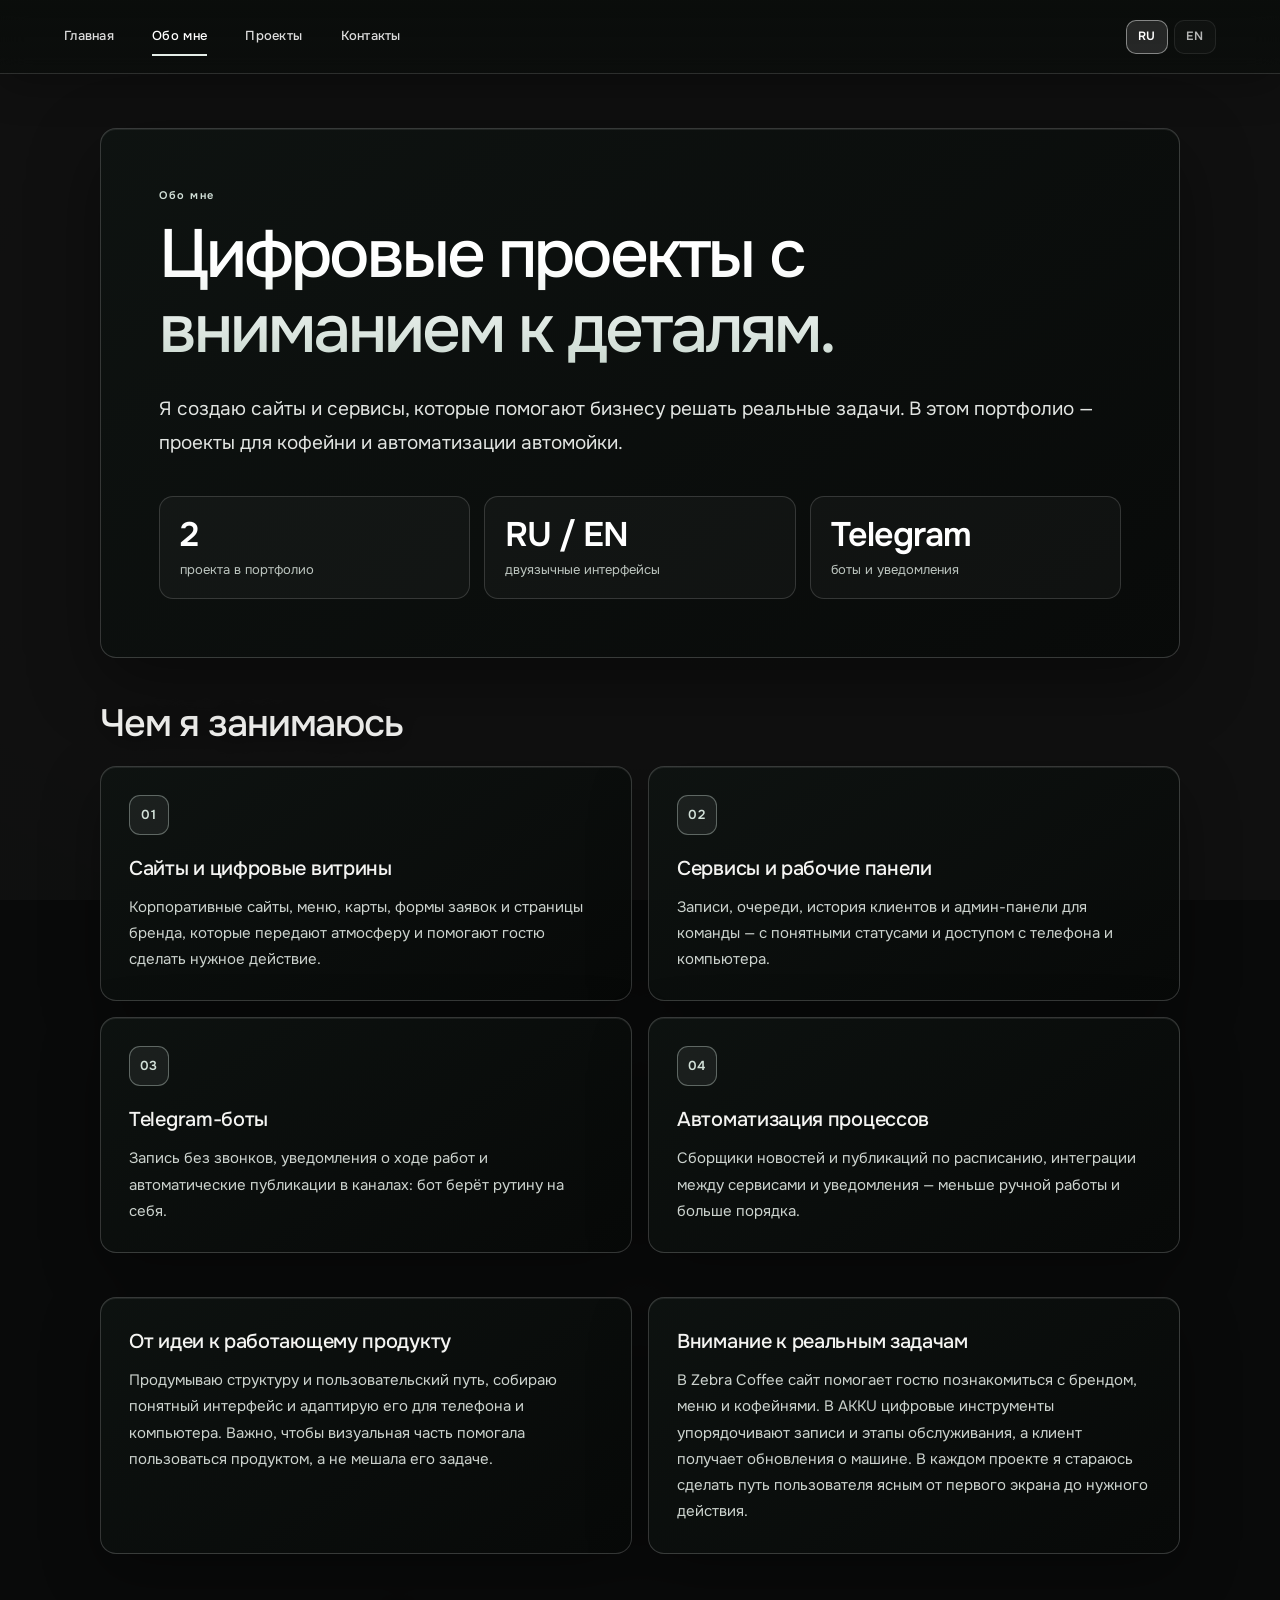
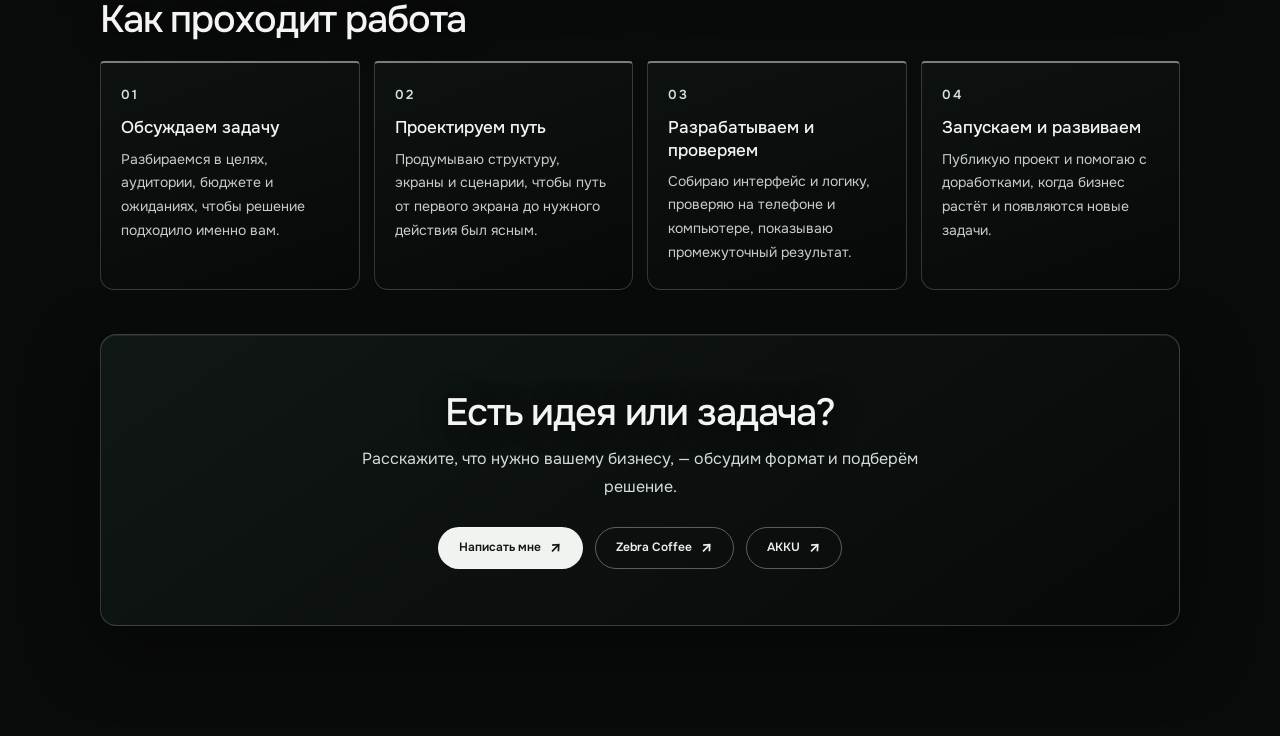
==== about.html @ 96282932 "Добавлен сайт-портфолио" ====
<!doctype html>
<html lang="ru"><head><meta charset="utf-8"><meta name="viewport" content="width=device-width,initial-scale=1"><meta name="theme-color" content="#090a0a"><title>Обо мне — портфолио</title><link rel="preconnect" href="https://fonts.googleapis.com"><link href="https://fonts.googleapis.com/css2?family=Onest:wght@400;500;600;700&display=swap" rel="stylesheet"><link rel="stylesheet" href="css/style.css"><link rel="stylesheet" href="css/anim.css"></head>
<body class="detail-body"><div class="video-wall" aria-hidden="true"><video id="page-video" autoplay muted playsinline loop preload="auto" data-video="video/aboutvideo.mp4"></video><div class="wall-shade"></div></div><header class="site-header detail-header"><nav class="site-nav"><a href="index.html" data-nav="home" data-i18n="navHome">Главная</a><a href="about.html" data-nav="about" data-i18n="navAbout">Обо мне</a><a href="projects.html" data-nav="projects" data-i18n="navProjects">Проекты</a><a href="contact.html" data-nav="contact" data-i18n="navContact">Контакты</a></nav><div class="site-languages"><button data-language-choice="ru">RU</button><button data-language-choice="en">EN</button></div></header>
<main class="project-detail-main about-main"><article class="standalone-copy about-hero"><p class="project-number" data-i18n="aboutLabel">Обо мне</p><h1 data-i18n="aboutTitle">Цифровые проекты с вниманием к деталям.</h1><p class="detail-lead" data-i18n="aboutCopy">Я создаю сайты и сервисы, которые помогают бизнесу решать реальные задачи. В этом портфолио — проекты для кофейни и автоматизации автомойки.</p><div class="about-stats"><div><strong data-i18n="aboutStat1Num">2</strong><span data-i18n="aboutStat1">проекта в портфолио</span></div><div><strong data-i18n="aboutStat2Num">RU / EN</strong><span data-i18n="aboutStat2">двуязычные интерфейсы</span></div><div><strong data-i18n="aboutStat3Num">Telegram</strong><span data-i18n="aboutStat3">боты и уведомления</span></div></div></article><section class="about-block"><h2 data-i18n="aboutWhatTitle">Чем я занимаюсь</h2><div class="about-grid"><article class="about-card"><span class="about-icon">01</span><h3 data-i18n="aboutCard1Title">Сайты и цифровые витрины</h3><p data-i18n="aboutCard1Copy">Корпоративные сайты, меню, карты, формы заявок и страницы бренда, которые передают атмосферу и помогают гостю сделать нужное действие.</p></article><article class="about-card"><span class="about-icon">02</span><h3 data-i18n="aboutCard2Title">Сервисы и рабочие панели</h3><p data-i18n="aboutCard2Copy">Записи, очереди, история клиентов и админ-панели для команды — с понятными статусами и доступом с телефона и компьютера.</p></article><article class="about-card"><span class="about-icon">03</span><h3 data-i18n="aboutCard3Title">Telegram-боты</h3><p data-i18n="aboutCard3Copy">Запись без звонков, уведомления о ходе работ и автоматические публикации в каналах: бот берёт рутину на себя.</p></article><article class="about-card"><span class="about-icon">04</span><h3 data-i18n="aboutCard4Title">Автоматизация процессов</h3><p data-i18n="aboutCard4Copy">Сборщики новостей и публикаций по расписанию, интеграции между сервисами и уведомления — меньше ручной работы и больше порядка.</p></article></div></section><section class="about-block"><div class="about-two"><article class="about-card"><h3 data-i18n="aboutFocusTitle">От идеи к работающему продукту</h3><p data-i18n="aboutFocusCopy">Продумываю структуру и пользовательский путь, собираю понятный интерфейс и адаптирую его для телефона и компьютера. Важно, чтобы визуальная часть помогала пользоваться продуктом, а не мешала его задаче.</p></article><article class="about-card"><h3 data-i18n="aboutProcessTitle">Внимание к реальным задачам</h3><p data-i18n="aboutProcessCopy">В Zebra Coffee сайт помогает гостю познакомиться с брендом, меню и кофейнями. В AKKU цифровые инструменты упорядочивают записи и этапы обслуживания, а клиент получает обновления о машине. В каждом проекте я стараюсь сделать путь пользователя ясным от первого экрана до нужного действия.</p></article></div></section><section class="about-block"><h2 data-i18n="aboutStepsTitle">Как проходит работа</h2><ol class="about-steps"><li><h3 data-i18n="aboutStep1Title">Обсуждаем задачу</h3><p data-i18n="aboutStep1Copy">Разбираемся в целях, аудитории, бюджете и ожиданиях, чтобы решение подходило именно вам.</p></li><li><h3 data-i18n="aboutStep2Title">Проектируем путь</h3><p data-i18n="aboutStep2Copy">Продумываю структуру, экраны и сценарии, чтобы путь от первого экрана до нужного действия был ясным.</p></li><li><h3 data-i18n="aboutStep3Title">Разрабатываем и проверяем</h3><p data-i18n="aboutStep3Copy">Собираю интерфейс и логику, проверяю на телефоне и компьютере, показываю промежуточный результат.</p></li><li><h3 data-i18n="aboutStep4Title">Запускаем и развиваем</h3><p data-i18n="aboutStep4Copy">Публикую проект и помогаю с доработками, когда бизнес растёт и появляются новые задачи.</p></li></ol></section><section class="about-block about-cta"><h2 data-i18n="aboutCtaTitle">Есть идея или задача?</h2><p data-i18n="aboutCtaCopy">Расскажите, что нужно вашему бизнесу, — обсудим формат и подберём решение.</p><div class="about-links"><a class="button button-light" href="contact.html" data-i18n="aboutCtaButton">Написать мне <span>↗</span></a><a class="button button-outline" href="zebra.html">Zebra Coffee <span>↗</span></a><a class="button button-outline" href="akku.html">AKKU <span>↗</span></a></div></section></main><script src="js/script.js"></script></body></html>
---- css/style.css ----
:root{font-family:'Onest',Arial,sans-serif;color:#f4f4f2;background:#090a0a;font-synthesis:none;font-optical-sizing:auto;--muted:#babdbb;--line:#ffffff2c;--surface:#111413;--accent:#d2e0d8}
*{box-sizing:border-box}
html{scroll-behavior:smooth}
body{margin:0;min-width:320px;min-height:100vh;background:#090a0a;font-size:15px;line-height:1.55;-webkit-font-smoothing:antialiased}
button,a{font:inherit;color:inherit}
a{text-decoration:none}
.video-wall{position:fixed;inset:0;z-index:0;overflow:hidden;background:#111}
.video-wall video{position:absolute;width:100%;height:100%;inset:0;object-fit:cover;filter:brightness(.34) saturate(.7)}
.wall-shade{position:absolute;inset:0;background:linear-gradient(90deg,#080a09dc,#080a09a8 52%,#080a098c),linear-gradient(0deg,#080a09bd,transparent 35%,#080a095c)}
.site-header{height:74px;padding:0 clamp(22px,5vw,80px);display:flex;align-items:center;justify-content:space-between;border-bottom:1px solid var(--line);background:#090a0ab3;backdrop-filter:blur(14px)}
.site-nav{display:flex;align-items:center;gap:clamp(18px,3vw,46px)}
.site-nav a,.site-nav button{padding:8px 0;border:0;background:none;color:#ddd;font-size:13px;cursor:pointer;transition:color .2s}
.site-nav a:hover,.site-nav button:hover{color:#fff}
.site-languages{display:flex;gap:7px}
.site-languages button{width:39px;height:35px;border:1px solid transparent;background:transparent;opacity:.62;cursor:pointer}
.site-languages button.selected,.site-languages button:hover{opacity:1;border-color:#ffffff66}
.intro{max-width:1080px;margin:0 auto;padding:clamp(28px,5vh,58px) 28px 22px}
.intro h1{font-size:clamp(32px,4vw,52px);line-height:1.1;letter-spacing:-.04em;font-weight:500;margin:0 0 8px}
.intro p{max-width:700px;margin:0;color:#d1d4d1;font-size:clamp(15px,1.4vw,18px)}
.projects{width:min(1160px,calc(100% - 56px));margin:0 auto 32px;display:grid;grid-template-columns:1fr 1fr;gap:18px}
.project-card{min-height:clamp(330px,48vh,480px);display:grid;grid-template-columns:1.1fr .9fr;overflow:hidden;background:#111413d9;border:1px solid var(--line)}
.project-shot{position:relative;display:block;width:100%;height:100%;min-height:300px;padding:0;border:0;background:#151918;overflow:hidden;cursor:pointer}
.project-shot img{width:100%;height:100%;position:absolute;inset:0;object-fit:cover;object-position:top left;transition:transform .5s}
.project-shot:hover img{transform:scale(1.035)}
.project-copy{align-self:center;padding:clamp(20px,2.25vw,32px)}
.project-number{font-size:11px;letter-spacing:.14em;color:#aeb3af;margin:0 0 14px}
.project-copy h2{font-size:clamp(24px,2.5vw,34px);line-height:1.15;letter-spacing:-.035em;font-weight:500;margin:0 0 9px}
.project-kind{color:#e3e6e3!important;font-size:13px!important;margin:0 0 15px!important}
.project-copy>p:not(.project-number):not(.project-kind){color:#b9bfbb;font-size:13px;line-height:1.7;margin:0}
.project-buttons{display:flex;flex-wrap:wrap;gap:9px;margin-top:22px}
.button{min-height:39px;display:inline-flex;align-items:center;justify-content:center;gap:9px;padding:9px 13px;border:1px solid #ffffff54;background:#f1f3f1;color:#111513;font-size:12px;font-weight:600;cursor:pointer;transition:background .2s,color .2s,border-color .2s}
.button:hover{background:#d4e1d9}
.button-outline{background:transparent;color:#eee}
.button-outline:hover{background:#ffffff12;color:#fff;border-color:#aaa}
.button span{font-size:16px;line-height:1}
@media(min-height:850px) and (min-width:900px){.intro{padding-top:7vh;padding-bottom:3vh}
.projects{margin-top:1vh}}
@media(max-width:900px){.projects{grid-template-columns:1fr;width:min(740px,calc(100% - 40px))}
.project-card{min-height:330px}
.intro{width:min(740px,100%)}}
@media(max-width:560px){.site-header{height:auto;min-height:62px;padding:10px 16px;gap:12px}
.site-nav{gap:12px;flex-wrap:wrap}
.site-nav a,.site-nav button{font-size:11px}
.site-languages button{width:30px}
.intro{padding:27px 20px 18px}
.projects{width:calc(100% - 32px);gap:14px}
.project-card{grid-template-columns:1fr;min-height:0}
.project-shot{height:210px;min-height:210px}
.project-copy{padding:20px}
.project-buttons{margin-top:16px}}
.detail-header{position:sticky;top:0;z-index:3}
.project-detail-main{position:relative;z-index:1;padding:clamp(32px,6vh,70px) 24px 100px}
.detail-wrap{width:min(850px,100%);margin:0 auto;padding:clamp(24px,5vw,54px);background:#0c0e0de0;border:1px solid var(--line);backdrop-filter:blur(14px)}
.detail-back{display:inline-block;margin-bottom:24px;color:#ddd;font-size:13px}
.detail-wrap>.project-number{margin:0 0 8px}
.detail-wrap>h1{font-size:clamp(42px,7vw,78px);line-height:1.05;letter-spacing:-.05em;font-weight:500;margin:0 0 8px}
.detail-lead{font-size:18px;color:#c5cbc7;margin:0 0 26px}
.detail-screenshot{margin:30px 0 42px}
.detail-screenshot img{display:block;width:100%;height:auto;border:1px solid #ffffff32}
.detail-screenshot figcaption{font-size:12px;color:#b8bfba;margin-top:9px}
.detail-wrap section{margin:32px 0}
.detail-wrap section h2{font-size:clamp(22px,3vw,30px);font-weight:500;line-height:1.25;margin:0 0 10px}
.detail-wrap section p,.detail-wrap li{color:#d0d4d1;font-size:15px;line-height:1.8}
.detail-wrap ul{padding-left:22px}
.detail-visit{margin-top:16px}
.detail-body .video-wall video{filter:brightness(.31) saturate(.65)}
.detail-body .site-header{background:#080a09b3}
.video-wall video{filter:brightness(.82) saturate(.82)}
.wall-shade{background:linear-gradient(90deg,#080a0975,#080a0922 56%,#080a0938),linear-gradient(0deg,#080a0960,transparent 40%,#080a0930);opacity:.18;transition:opacity .42s ease}
.detail-body .video-wall video{filter:brightness(.82) saturate(.82)}
.detail-body .detail-wrap{background:#080a09e8;box-shadow:0 18px 60px #0005}
.intro{position:relative;z-index:1;background:#090b09df;border-left:2px solid #ffffff52}
.project-card{background:#0a0d0be8}
.standalone-copy{width:min(880px,100%);margin:0 auto;padding:clamp(28px,5vw,58px);border:1px solid #ffffff36;background:#080a09e8;backdrop-filter:blur(14px);box-shadow:0 20px 70px #0007}
.standalone-copy h1{max-width:760px;font-size:clamp(38px,6vw,68px);line-height:1.1;letter-spacing:-.045em;font-weight:500;margin:10px 0 24px}
.standalone-copy>p:not(.project-number){font-size:16px;line-height:1.8;color:#e2e5e2}
.standalone-copy .detail-lead{font-size:19px!important}
.contact-copy{width:min(820px,100%)}
.about-links{display:flex;gap:12px;margin-top:28px}
:root{font-family:'Segoe UI',Arial,sans-serif}
.site-header{position:sticky;top:0;z-index:10}
.site-nav a{position:relative;display:inline-flex;align-items:center;min-height:40px;letter-spacing:.01em}
.site-nav a[aria-current="page"]{color:#fff}
.site-nav a[aria-current="page"]::after{content:"";position:absolute;left:0;right:0;bottom:1px;height:2px;background:#e5eee8}
.projects{width:min(1440px,calc(100% - 64px));gap:24px}
.intro{max-width:1440px;display:grid;grid-template-columns:1fr .8fr;align-items:end;gap:clamp(24px,5vw,70px);padding:clamp(40px,7vh,76px) clamp(32px,5vw,72px) clamp(24px,4vh,42px);background:linear-gradient(105deg,#080a09e6,#080a09b8 78%,#080a0950)}
.intro h1{font-family:'Segoe UI',Arial,sans-serif;font-size:clamp(40px,5vw,66px);letter-spacing:-.055em;max-width:600px}
.intro p{justify-self:end;max-width:520px;font-size:clamp(16px,1.35vw,19px);line-height:1.8}
.project-card{min-height:clamp(390px,46vh,520px);grid-template-columns:1.28fr .92fr}
.project-shot img{object-position:center;object-fit:cover}
.project-copy h2{font-size:clamp(28px,2.8vw,39px)}
.detail-header .site-nav{margin-inline:auto}
.detail-header .site-nav a[aria-current="page"]{color:#fff}
.about-section{margin-top:30px;padding-top:22px;border-top:1px solid #ffffff28}
.about-section h2{font-size:clamp(21px,3vw,28px);font-weight:500;margin:0 0 9px}
.about-section p{color:#d8ddda;line-height:1.8;margin:0}
@media(max-width:900px){.intro{grid-template-columns:1fr;gap:12px;padding-top:38px}
.intro p{justify-self:start}
.projects{width:min(740px,calc(100% - 40px))}}
@media(max-width:560px){.projects{width:calc(100% - 32px)}
.intro{padding:28px 20px 18px}
.project-card{grid-template-columns:1fr;min-height:0}
.project-shot{height:230px;min-height:230px}
.detail-header .site-nav{margin:0}
.site-header{flex-wrap:wrap}}
.project-shot img{object-fit:contain!important;object-position:center!important;background:#111413;transform:none!important}
.project-shot:hover img{transform:none!important}
.project-shot img{object-fit:cover!important;object-position:center!important;background:transparent;transform:none!important}
.project-shot:hover img{transform:scale(1.025)!important}
.intro{background:linear-gradient(115deg,#080a09f2 0%,#101412ed 72%,#101412d9 100%);border:1px solid #ffffff32;border-left:3px solid #cbd9d1;box-shadow:0 24px 70px #0003}
.intro h1{letter-spacing:-.045em}
.intro p{color:#e0e4e1}
.welcome{display:grid!important;place-items:center!important}
.welcome-box{margin:0 auto;width:min(480px,92vw);min-height:264px;display:flex;flex-direction:column;justify-content:center;align-items:center}
.welcome-box h2,.welcome-box p{width:100%;text-align:center}
.detail-header .site-nav{margin:0!important}
.zebra-card .project-shot img{object-position:left center!important}
.project-overview{position:relative;z-index:1;width:min(1240px,calc(100% - 48px));margin:0 auto;padding:clamp(34px,6vh,70px) 0 90px}
.project-overview-head,.overview-project{padding:clamp(24px,4vw,52px);background:#080a09e8;border:1px solid #ffffff32;box-shadow:0 22px 70px #0005;backdrop-filter:blur(12px)}
.project-overview-head{margin-bottom:22px;border-left:3px solid #cbd9d1}
.project-overview-head .eyebrow{color:#cbd9d1;font-size:11px;letter-spacing:.16em;text-transform:uppercase}
.project-overview-head h1{max-width:900px;font-size:clamp(36px,5.6vw,68px);line-height:1.08;letter-spacing:-.045em;font-weight:500;margin:12px 0}
.project-overview-head p{max-width:760px;color:#d1d6d2;font-size:17px;line-height:1.75;margin:0}
.overview-project{display:grid;grid-template-columns:minmax(0,1.15fr) minmax(300px,.85fr);gap:clamp(24px,4vw,54px);align-items:center;margin:22px 0}
.overview-project:nth-child(even){grid-template-columns:minmax(300px,.85fr) minmax(0,1.15fr)}
.overview-project:nth-child(even) .overview-image{order:2}
.overview-image{margin:0}
.overview-image img{display:block;width:100%;height:auto;border:1px solid #ffffff36}
.overview-copy .eyebrow{color:#bdc9c1;font-size:11px;letter-spacing:.15em;text-transform:uppercase}
.overview-copy h2{font-size:clamp(30px,4vw,48px);line-height:1.1;font-weight:500;letter-spacing:-.035em;margin:10px 0}
.overview-copy h3{font-size:18px;font-weight:500;margin:26px 0 7px}
.overview-copy p,.overview-copy li{color:#d1d6d2;font-size:15px;line-height:1.8}
.overview-copy ul{padding-left:19px}
.overview-actions{display:flex;gap:10px;flex-wrap:wrap;margin-top:24px}
@media(max-width:760px){.project-overview{width:calc(100% - 28px);padding-top:24px}
.overview-project,.overview-project:nth-child(even){grid-template-columns:1fr}
.overview-project:nth-child(even) .overview-image{order:0}
.project-overview-head,.overview-project{padding:22px}
.project-overview-head p{font-size:15px}}
.intro h1{max-width:none;font-size:clamp(38px,3.8vw,58px);letter-spacing:-.045em;word-break:normal;overflow-wrap:normal}
@media(min-width:1100px){.intro h1{white-space:nowrap}}
@media(max-width:1099px){.intro h1{white-space:normal}}
---- css/anim.css ----
.loader{position:fixed;inset:0;z-index:50;background:#000;color:#fff;display:flex;flex-direction:column;align-items:center;justify-content:center;transition:opacity .45s,visibility .45s}
.loader.done{opacity:0;visibility:hidden}
.loader-message{text-align:center;padding:24px;width:min(800px,92vw)}
.loader-meter{position:relative;width:142px;height:142px;margin:0 auto 32px;border-radius:50%;display:grid;place-items:center;background:conic-gradient(#f4f4f4 var(--load,0%),#303030 0);box-shadow:0 0 42px #ffffff16}
.loader-meter::before{content:"";position:absolute;inset:9px;border-radius:50%;background:#050505;border:1px solid #292929}
.loader-meter span{position:relative;font-size:24px;font-weight:500;font-variant-numeric:tabular-nums}
.loader-message h1{font-size:clamp(30px,4vw,46px);line-height:1.2;margin:0 0 12px;font-weight:500}
.loader-message p{font-size:clamp(17px,2vw,22px);color:#bdbdbd;margin:0}
.loader-message [data-i18n]{transition:none}
.welcome{position:fixed;inset:0;z-index:40;display:grid;place-items:center;padding:22px;background:#000;color:#fff;opacity:0;visibility:hidden;transition:opacity .35s,visibility .35s}
.welcome.show{opacity:1;visibility:visible}
.welcome-box{width:min(480px,92vw);padding:38px 32px;background:#050505;border:1px solid #333;text-align:center}
.welcome-box h2{margin:0 0 12px;font-size:clamp(30px,5vw,46px);font-weight:500;line-height:1.2}
.welcome-box p{margin:0 0 30px;font-size:17px;color:#aaa}
.welcome-languages{display:flex;justify-content:center;gap:12px}
.welcome-languages button{min-width:140px;padding:14px 18px;border:1px solid #444;background:#0b0b0b;color:#fff;font:inherit;cursor:pointer;transition:background .2s,border-color .2s}
.welcome-languages button:hover{background:#1b1b1b;border-color:#aaa}
.welcome-languages button span{display:inline-block;margin-right:8px;font-size:11px;letter-spacing:.08em;color:#ccc}
.video-wall{position:fixed;inset:0;z-index:0}
.site-header,main{position:relative;z-index:1}
.panel{position:fixed;inset:0;z-index:20;display:none}
.panel.open{display:block}
.panel-backdrop{position:absolute;inset:0;background:transparent}
.panel-content{position:absolute;right:0;top:0;width:min(760px,100%);height:100%;padding:clamp(28px,5vw,70px);overflow:auto;background:#101214;color:#f5f5f5}
.panel-close{position:sticky;top:0;float:right;width:42px;height:42px;border:1px solid #555;background:#111;color:#fff;font-size:26px;cursor:pointer}
.panel-content h2{font-size:clamp(36px,5vw,64px);line-height:1.1;margin:16px 0 24px}
.panel-content h3{font-size:22px;margin:34px 0 8px}
.panel-content p,.panel-content li{font-size:16px;line-height:1.75;color:#ccc}
.panel-content ul{padding-left:22px}
.panel-image{margin:24px 0}
.panel-image img{width:100%;height:auto;display:block}
.panel-image figcaption{font-size:13px;color:#999;margin-top:8px}
.panel-label{font-size:12px!important;letter-spacing:.12em;text-transform:uppercase}
.status-line{display:flex;flex-wrap:wrap;gap:8px}
.status-line span{padding:8px 12px;border:1px solid #444;border-radius:30px;font-size:13px}
.panel-cta,.email-link{display:inline-flex;margin-top:24px}
.compact-panel{display:flex;flex-direction:column;justify-content:center}
.panel-video{display:none}
.email-link{font-size:18px;color:#fff;border-bottom:1px solid #888;padding-bottom:6px}
@media(max-width:700px){.loader-meter{width:124px;height:124px}
.welcome-box{padding:32px 18px}
.welcome-languages{flex-direction:column}
.welcome-languages button{width:100%}
.panel-content{padding:24px}
.panel-content p,.panel-content li{font-size:15px}}
.loader-meter::after{content:"";position:absolute;inset:-5px;border:2px solid transparent;border-top-color:#fff;border-right-color:#aeb6b0;border-radius:50%;animation:meter-spin .9s linear infinite}
@keyframes meter-spin{to{transform:rotate(360deg)}}
.loader-meter::after{inset:-13px;border-width:1px;border-top-color:#f8faf8;border-right-color:#7a8580;box-shadow:0 0 18px #dce8e055}
.loader-meter{background:none;isolation:isolate}
.loader-meter::before{inset:0;border:0;background:conic-gradient(#f4f4f4 var(--load,0%),#303030 0);animation:meter-spin 1.6s linear infinite}
.loader-meter::after{inset:9px;border:1px solid #292929;background:#050505;box-shadow:none;animation:none}
.loader-meter span{z-index:1}
.welcome-languages button{display:flex;align-items:center;justify-content:center;gap:8px;white-space:nowrap}
.welcome-languages button span{margin:0}
.welcome-languages button .language-code{font-size:10px;letter-spacing:.06em;color:#bbb}
.welcome-languages button .language-name{font-size:15px;letter-spacing:0;color:#fff}
.language-flag{display:block;flex:none;width:24px;height:15px;border-radius:2px;box-shadow:0 0 0 1px #ffffff55}
.welcome-letter{display:inline-block;white-space:pre;animation:welcome-letter-in .48s cubic-bezier(.2,.7,.25,1) backwards;animation-delay:calc(360ms + var(--letter-index)*18ms)}
.welcome-letter.from-below{animation-name:welcome-letter-up}
@keyframes welcome-letter-in{from{opacity:0;transform:translateY(115%)}to{opacity:1;transform:translateY(0)}}
@keyframes welcome-letter-up{from{opacity:0;transform:translateY(-115%)}to{opacity:1;transform:translateY(0)}}
@media(prefers-reduced-motion:reduce){.welcome-letter{animation:none}}
.welcome-box h2{min-height:1.2em}
.welcome-box p{min-height:1.4em}
.greet{display:inline-grid;overflow:hidden;vertical-align:top;padding:0 .06em;line-height:1.25}
.greet-line{grid-area:1/1;text-align:center;white-space:pre}
.gl{display:inline-block;white-space:pre;transition:transform .5s cubic-bezier(.2,.7,.25,1),opacity .5s ease;transition-delay:calc(var(--i)*22ms)}
.greet-line.en .gl{transform:translateY(115%);opacity:0}
.greet.swap .ru .gl{transform:translateY(-115%);opacity:0}
.greet.swap .en .gl{transform:translateY(0);opacity:1}
@media(prefers-reduced-motion:reduce){.gl{transition-duration:.01ms}}
.gl{transition-delay:calc(var(--i)*35ms);transition-duration:.6s}
.greet-line.en .gl{transform:translateY(calc(115% * var(--dir,1)));opacity:0}
.greet.swap .ru .gl{transform:translateY(calc(-115% * var(--dir,1)));opacity:0}
.greet.swap .en .gl{transform:translateY(0);opacity:1}
.greet-line.ru .gl{transform:translateY(calc(115% * var(--dir,1)));opacity:0}
.greet-line.en .gl{transform:translateY(0);opacity:1}
.greet.swap .en .gl{transform:translateY(calc(-115% * var(--dir,1)));opacity:0}
.greet.swap .ru .gl{transform:translateY(0);opacity:1}
.site-header{opacity:1!important;transform:none!important;transition:none!important;pointer-events:auto!important}
.intro,.project-overview-head{border-left:1px solid #ffffff32!important}
@view-transition{navigation:auto}
.video-wall{view-transition-name:video-wall}
.site-header{view-transition-name:site-header}
main{view-transition-name:page-content}
::view-transition-old(root),::view-transition-new(root){animation:none}
::view-transition-group(site-header){animation:none}
::view-transition-old(site-header){display:none}
::view-transition-new(site-header){animation:none}
::view-transition-group(video-wall){animation-duration:.8s;animation-timing-function:ease}
::view-transition-old(page-content){animation:vt-out .4s cubic-bezier(.4,0,1,1) both}
::view-transition-new(page-content){animation:vt-in .7s .2s cubic-bezier(.2,.7,.25,1) both}
@keyframes vt-out{to{opacity:0;transform:translateY(-18px) scale(.985);filter:blur(6px)}}
@keyframes vt-in{from{opacity:0;transform:translateY(30px) scale(.99);filter:blur(8px)}}
@keyframes page-in{from{opacity:0;transform:translateY(26px);filter:blur(6px)}}
.no-vt main{animation:page-in .65s cubic-bezier(.2,.7,.25,1) both}
.page-leaving main{opacity:0!important;transform:translateY(-16px);filter:blur(6px);transition:opacity .36s ease,transform .36s ease,filter .36s ease}
@media(prefers-reduced-motion:reduce){::view-transition-group(*),::view-transition-old(*),::view-transition-new(*){animation:none!important}
.no-vt main{animation:none}}
@keyframes page-reveal{from{opacity:0;transform:translateY(28px);filter:blur(10px)}to{opacity:1;transform:none;filter:blur(0)}}
@keyframes shade-reveal{from{opacity:0}}
main{animation:page-reveal 1.25s cubic-bezier(.2,.7,.25,1) calc(var(--video-first,1s) + .2s) backwards}
.no-vt main{animation:page-reveal 1.25s cubic-bezier(.2,.7,.25,1) calc(var(--video-first,1s) + .2s) backwards}
.wall-shade{animation:shade-reveal 1.3s ease var(--video-first,1s) backwards}
.paused-intro main,.paused-intro .wall-shade{animation:none!important;opacity:0!important}
::view-transition-old(site-header){display:none}
::view-transition-new(page-content){animation:none}
:root{--video-first:1s;--radius:16px;--edge:#ffffff2e;--mint:#d2e0d8;font-family:'Onest','Segoe UI',Arial,sans-serif}
::selection{background:var(--mint);color:#0a0d0b}
::-webkit-scrollbar{width:10px;height:10px}
::-webkit-scrollbar-track{background:#090a0a}
::-webkit-scrollbar-thumb{background:#ffffff2e;border-radius:10px;border:2px solid #090a0a}
::-webkit-scrollbar-thumb:hover{background:#ffffff55}
.site-header{background:linear-gradient(180deg,#0a0d0bed,#0a0d0bb5)!important;box-shadow:0 10px 40px #0004;border-bottom-color:#ffffff24}
.site-nav a{font-weight:500;letter-spacing:.02em}
.site-nav a:not([aria-current="page"])::after{content:"";position:absolute;left:0;right:0;bottom:1px;height:2px;background:#e5eee8;transform:scaleX(0);transform-origin:left;transition:transform .35s cubic-bezier(.2,.7,.25,1)}
.site-nav a:not([aria-current="page"]):hover::after{transform:scaleX(1)}
.site-languages{gap:6px}
.site-languages button{width:42px;height:34px;border-radius:10px;border:1px solid #ffffff1f;background:#ffffff08;color:#fff;font-size:12px;font-weight:600;letter-spacing:.08em;opacity:.7;transition:opacity .25s,background .25s,border-color .25s}
.site-languages button.selected,.site-languages button:hover{opacity:1;background:#ffffff1c;border-color:#ffffff70}
.intro,.project-card,.detail-wrap,.standalone-copy,.project-overview-head,.overview-project{border-radius:var(--radius);border:1px solid var(--edge);background:linear-gradient(145deg,#0e1311ee,#080a09ea);box-shadow:0 24px 70px #0006,inset 0 1px 0 #ffffff14}
.intro,.project-overview-head{border-left:1px solid var(--edge)!important}
.intro h1,.standalone-copy h1,.detail-wrap>h1,.project-overview-head h1,.overview-copy h2{font-family:inherit;background:linear-gradient(180deg,#fff 30%,#c9d8cf);-webkit-background-clip:text;background-clip:text;color:transparent}
.project-number,.eyebrow,.panel-label{color:var(--mint)!important;font-weight:600}
.project-card{transition:transform .5s cubic-bezier(.2,.7,.25,1),box-shadow .5s,border-color .5s}
.project-card:hover{transform:translateY(-6px);border-color:#ffffff58;box-shadow:0 36px 90px #000b,0 0 0 1px #d2e0d81f}
.project-shot{background:#0d1110}
.project-copy h2{background:linear-gradient(180deg,#fff,#cddbd2);-webkit-background-clip:text;background-clip:text;color:transparent}
.project-kind{color:var(--mint)!important}
.button{border-radius:999px;padding:10px 20px;min-height:42px;transition:background .25s,color .25s,border-color .25s,transform .3s cubic-bezier(.2,.7,.25,1),box-shadow .3s}
.button:hover{transform:translateY(-2px);box-shadow:0 12px 28px #0007}
.button-light:hover{background:#fff}
.button span{display:inline-block;transition:transform .3s cubic-bezier(.2,.7,.25,1)}
.button:hover span{transform:translate(2px,-2px)}
.detail-screenshot img,.overview-image img{border-radius:12px;box-shadow:0 24px 60px #0008}
.detail-wrap section h2::before{content:"";display:block;width:34px;height:2px;margin-bottom:12px;background:var(--mint)}
.detail-back{transition:color .25s}
.detail-back .back-arrow{display:inline-block;margin-right:8px;transition:transform .3s cubic-bezier(.2,.7,.25,1)}
.detail-back:hover{color:#fff}
.detail-back:hover .back-arrow{transform:translateX(-4px)}
.status-line span{background:#ffffff0d;border-color:#ffffff30}
.about-section{border-top-color:#ffffff30}
.email-link{transition:border-color .25s,gap .25s;gap:8px}
.email-link:hover{border-color:var(--mint)}
.welcome-box{border-radius:20px;background:linear-gradient(145deg,#0d1110,#050505);border-color:#ffffff2a;box-shadow:0 30px 90px #000c}
.welcome-languages button{border-radius:12px;transition:background .25s,border-color .25s,transform .3s cubic-bezier(.2,.7,.25,1)}
.welcome-languages button:hover{transform:translateY(-3px)}
.site-header{animation:none!important;opacity:1!important;filter:none!important;transform:none!important}
.about-main{padding-bottom:110px}
.about-hero{width:min(1080px,100%)}
.about-stats{display:grid;grid-template-columns:repeat(3,1fr);gap:14px;margin-top:36px}
.about-stats div{padding:18px 20px;border:1px solid #ffffff26;border-radius:14px;background:#ffffff08}
.about-stats strong{display:block;font-size:clamp(24px,3vw,34px);font-weight:600;letter-spacing:-.03em;color:#fff;line-height:1.2}
.about-stats span{display:block;margin-top:4px;font-size:13px;color:#bcc5bf}
.about-block{width:min(1080px,100%);margin:44px auto 0}
.about-block>h2{font-size:clamp(26px,3.4vw,38px);font-weight:500;letter-spacing:-.03em;line-height:1.15;margin:0 0 20px;text-shadow:0 2px 24px #000a}
.about-grid,.about-two{display:grid;grid-template-columns:repeat(2,1fr);gap:16px}
.about-card{padding:28px;border:1px solid var(--edge);border-radius:var(--radius);background:linear-gradient(145deg,#0e1311ee,#080a09ea);box-shadow:0 20px 60px #0005,inset 0 1px 0 #ffffff14;transition:transform .45s cubic-bezier(.2,.7,.25,1),border-color .45s,box-shadow .45s}
.about-card:hover{transform:translateY(-5px);border-color:#ffffff58;box-shadow:0 30px 80px #000a}
.about-icon{display:inline-grid;place-items:center;width:40px;height:40px;margin-bottom:18px;border-radius:11px;border:1px solid #d2e0d860;background:#d2e0d812;color:var(--mint);font-size:13px;font-weight:600;letter-spacing:.06em}
.about-card h3{font-size:20px;font-weight:500;letter-spacing:-.015em;margin:0 0 10px}
.about-card p{margin:0;color:#ccd3ce;font-size:15px;line-height:1.75}
.about-steps{list-style:none;padding:0;margin:0;display:grid;grid-template-columns:repeat(4,1fr);gap:14px;counter-reset:step}
.about-steps li{counter-increment:step;padding:22px 20px 24px;border:1px solid var(--edge);border-top:2px solid #d2e0d88c;border-radius:4px 4px 14px 14px;background:linear-gradient(160deg,#0e1311ee,#080a09ea)}
.about-steps li::before{content:"0" counter(step);display:block;margin-bottom:12px;color:var(--mint);font-size:13px;font-weight:600;letter-spacing:.16em}
.about-steps h3{font-size:17px;font-weight:500;margin:0 0 8px;line-height:1.3}
.about-steps p{margin:0;color:#c6cdc8;font-size:14px;line-height:1.7}
.about-cta{text-align:center;padding:clamp(30px,5vw,56px);border:1px solid var(--edge);border-radius:var(--radius);background:linear-gradient(145deg,#111917f0,#080a09ec);box-shadow:0 24px 70px #0006,inset 0 1px 0 #ffffff14}
.about-cta h2{margin:0 0 10px!important}
.about-cta p{max-width:560px;margin:0 auto;color:#d5dbd7;font-size:16px;line-height:1.75}
.about-cta .about-links{justify-content:center;flex-wrap:wrap;margin-top:26px}
@media(max-width:980px){.about-steps{grid-template-columns:repeat(2,1fr)}}
@media(max-width:760px){.about-stats,.about-grid,.about-two,.about-steps{grid-template-columns:1fr}
.about-block{margin-top:34px}
.about-card{padding:22px}}
.intro{position:relative;overflow:hidden}
.intro::before{content:"";position:absolute;right:-140px;top:-280px;width:560px;height:560px;border-radius:50%;background:radial-gradient(circle,#d2e0d826,transparent 65%);pointer-events:none}
.intro::after{content:"";position:absolute;left:0;right:0;bottom:0;height:1px;background:linear-gradient(90deg,transparent,#d2e0d866,transparent);pointer-events:none}
.intro-main,.intro-side{position:relative;z-index:1}
.intro-side{justify-self:end;max-width:520px}
.intro-side p{margin:0;max-width:520px;color:#e0e4e1;font-size:clamp(16px,1.35vw,19px);line-height:1.8}
.hero-chip{display:inline-flex;align-items:center;gap:9px;margin-bottom:18px;padding:7px 14px;border:1px solid #ffffff2e;border-radius:999px;background:#ffffff0d;backdrop-filter:blur(8px);color:var(--mint);font-size:12px;font-weight:600;letter-spacing:.08em}
.hero-chip i{width:7px;height:7px;border-radius:50%;background:#86efb6;box-shadow:0 0 0 0 #86efb699;animation:chip-pulse 2.4s ease-out infinite}
@keyframes chip-pulse{70%{box-shadow:0 0 0 9px #86efb600}100%{box-shadow:0 0 0 0 #86efb600}}
.hero-tags{display:flex;flex-wrap:wrap;gap:8px;list-style:none;padding:0;margin:20px 0 0}
.hero-tags li{padding:7px 15px;border:1px solid #ffffff2b;border-radius:999px;background:#ffffff0a;color:#dfe6e1;font-size:12.5px;letter-spacing:.02em}
.project-card{position:relative;padding:14px;gap:6px;background:linear-gradient(150deg,#0f1512f0,#080a09ec)}
.project-card::before{content:"";position:absolute;inset:0;z-index:0;pointer-events:none;opacity:0;transition:opacity .5s;background:radial-gradient(460px circle at var(--mx,50%) var(--my,0px),#d2e0d81f,transparent 62%)}
.project-card::after{content:"";position:absolute;inset:0;z-index:3;pointer-events:none;opacity:0;transition:opacity .5s;border-radius:inherit;padding:1px;background:radial-gradient(340px circle at var(--mx,50%) var(--my,0px),#eaf3edcc,transparent 62%);-webkit-mask:linear-gradient(#000 0 0) content-box,linear-gradient(#000 0 0);-webkit-mask-composite:xor;mask:linear-gradient(#000 0 0) content-box exclude,linear-gradient(#000 0 0)}
.project-card:hover::before,.project-card:hover::after{opacity:1}
.project-shot{border-radius:12px;box-shadow:0 18px 44px #0007;border:1px solid #ffffff1f}
.project-shot::after{content:"";position:absolute;inset:0;pointer-events:none;background:linear-gradient(180deg,transparent 60%,#05060699)}
.project-copy{position:relative;z-index:1}
.card-index{position:absolute;top:26px;left:26px;z-index:4;padding:5px 11px;border:1px solid #ffffff3d;border-radius:999px;background:#050606b8;backdrop-filter:blur(8px);color:#fff;font-size:11px;font-weight:600;letter-spacing:.16em}
.card-tags{display:flex;flex-wrap:wrap;gap:6px;list-style:none;padding:0;margin:16px 0 0}
.card-tags li{padding:4px 11px;border:1px solid #ffffff26;border-radius:999px;background:#ffffff08;color:#cfd7d2;font-size:11.5px}
.project-card{animation:card-rise .95s cubic-bezier(.2,.7,.25,1) calc(var(--video-first,1s) + .45s) backwards}
.project-card:nth-child(2){animation-delay:calc(var(--video-first,1s) + .62s)}
@keyframes card-rise{from{opacity:0;transform:translateY(38px) scale(.98)}}
.paused-intro .project-card,.paused-intro .home-cta{animation:none!important}
.home-cta{width:min(1440px,calc(100% - 64px));margin:24px auto 64px;padding:26px clamp(22px,3vw,42px);display:flex;align-items:center;justify-content:space-between;gap:24px;border:1px solid var(--edge);border-radius:var(--radius);background:linear-gradient(100deg,#0e1311ee,#12201aee 62%,#0d1512ee);box-shadow:0 24px 70px #0006,inset 0 1px 0 #ffffff14;animation:card-rise .95s cubic-bezier(.2,.7,.25,1) calc(var(--video-first,1s) + .8s) backwards}
.home-cta h2{margin:0 0 6px;font-size:clamp(22px,2.4vw,30px);font-weight:500;letter-spacing:-.03em}
.home-cta p{margin:0;color:#cbd3ce;font-size:15px}
@media(max-width:900px){.intro-side{justify-self:start}}
@media(max-width:700px){.home-cta{width:calc(100% - 32px);flex-direction:column;align-items:flex-start}
.project-card{padding:12px}
.card-index{top:22px;left:22px}}
@media(prefers-reduced-motion:reduce){.project-card,.home-cta{animation:none}
.hero-chip i{animation:none}}
.intro{width:min(1440px,calc(100% - 64px));margin:clamp(30px,7vh,84px) auto 0!important}
@media(max-width:900px){.intro{width:min(740px,calc(100% - 40px))}}
@media(max-width:560px){.intro{width:calc(100% - 32px);margin-top:26px!important}}
.projects{margin-top:clamp(18px,3vh,30px)}
.contact-main{padding-bottom:110px}
.contact-hero{width:min(1120px,100%);margin:0 auto;display:grid;grid-template-columns:1.2fr .8fr;gap:18px;align-items:start}
.contact-hero .contact-copy{width:auto;margin:0}
.contact-copy h1{font-size:clamp(34px,4.4vw,58px)}
.contact-card{position:relative;overflow:hidden;padding:clamp(26px,3.2vw,40px);border:1px solid var(--edge);border-radius:var(--radius);background:linear-gradient(150deg,#12201af0,#080a09ec 70%);box-shadow:0 24px 70px #0006,inset 0 1px 0 #ffffff14}
.contact-card::before{content:"";position:absolute;right:-120px;top:-140px;width:340px;height:340px;border-radius:50%;background:radial-gradient(circle,#d2e0d82e,transparent 65%);pointer-events:none}
.contact-card>*{position:relative}
.contact-icon{width:46px;height:46px;padding:11px;margin-bottom:22px;border:1px solid #d2e0d860;border-radius:13px;background:#d2e0d812;color:var(--mint)}
.contact-card-label{display:block;margin-bottom:8px;color:var(--mint);font-size:12px;font-weight:600;letter-spacing:.14em;text-transform:uppercase}
.contact-mail{display:block;margin-bottom:18px;color:#fff;font-size:clamp(18px,1.9vw,24px);font-weight:500;letter-spacing:-.01em;line-height:1.3;word-break:break-word;border-bottom:1px solid #ffffff40;padding-bottom:12px;transition:border-color .25s,color .25s}
.contact-mail:hover{border-color:var(--mint)}
.contact-card p{margin:0;color:#ccd3ce;font-size:15px;line-height:1.75}
.contact-actions{display:flex;flex-wrap:wrap;gap:10px;margin-top:24px}
.button.copied{border-color:#86efb6;color:#86efb6}
.about-grid.four{grid-template-columns:repeat(4,1fr)}
.about-grid.four .about-card{padding:24px 22px}
.about-grid.four .about-card h3{font-size:18px}
.about-grid.four .about-card p{font-size:14px}
.contact-chips{display:flex;flex-wrap:wrap;gap:10px;list-style:none;padding:0;margin:0}
.contact-chips li{padding:12px 22px;border:1px solid var(--edge);border-radius:999px;background:linear-gradient(145deg,#0e1311ee,#080a09ea);color:#e6ebe8;font-size:15px;transition:transform .35s cubic-bezier(.2,.7,.25,1),border-color .35s,color .35s}
.contact-chips li:hover{transform:translateY(-3px);border-color:#d2e0d88c;color:#fff}
.about-steps.three{grid-template-columns:repeat(3,1fr)}
@media(max-width:1000px){.contact-hero{grid-template-columns:1fr}
.about-grid.four{grid-template-columns:repeat(2,1fr)}
.about-steps.three{grid-template-columns:1fr}}
@media(max-width:640px){.about-grid.four{grid-template-columns:1fr}
.contact-actions .button{width:100%}}
.intro{display:flex;align-items:center;justify-content:center;gap:clamp(40px,6vw,110px)}
.intro-side{flex:0 1 520px;justify-self:auto}
@media(max-width:900px){.intro{flex-direction:column;align-items:flex-start;justify-content:flex-start;gap:14px}
.intro-side{flex:none}}
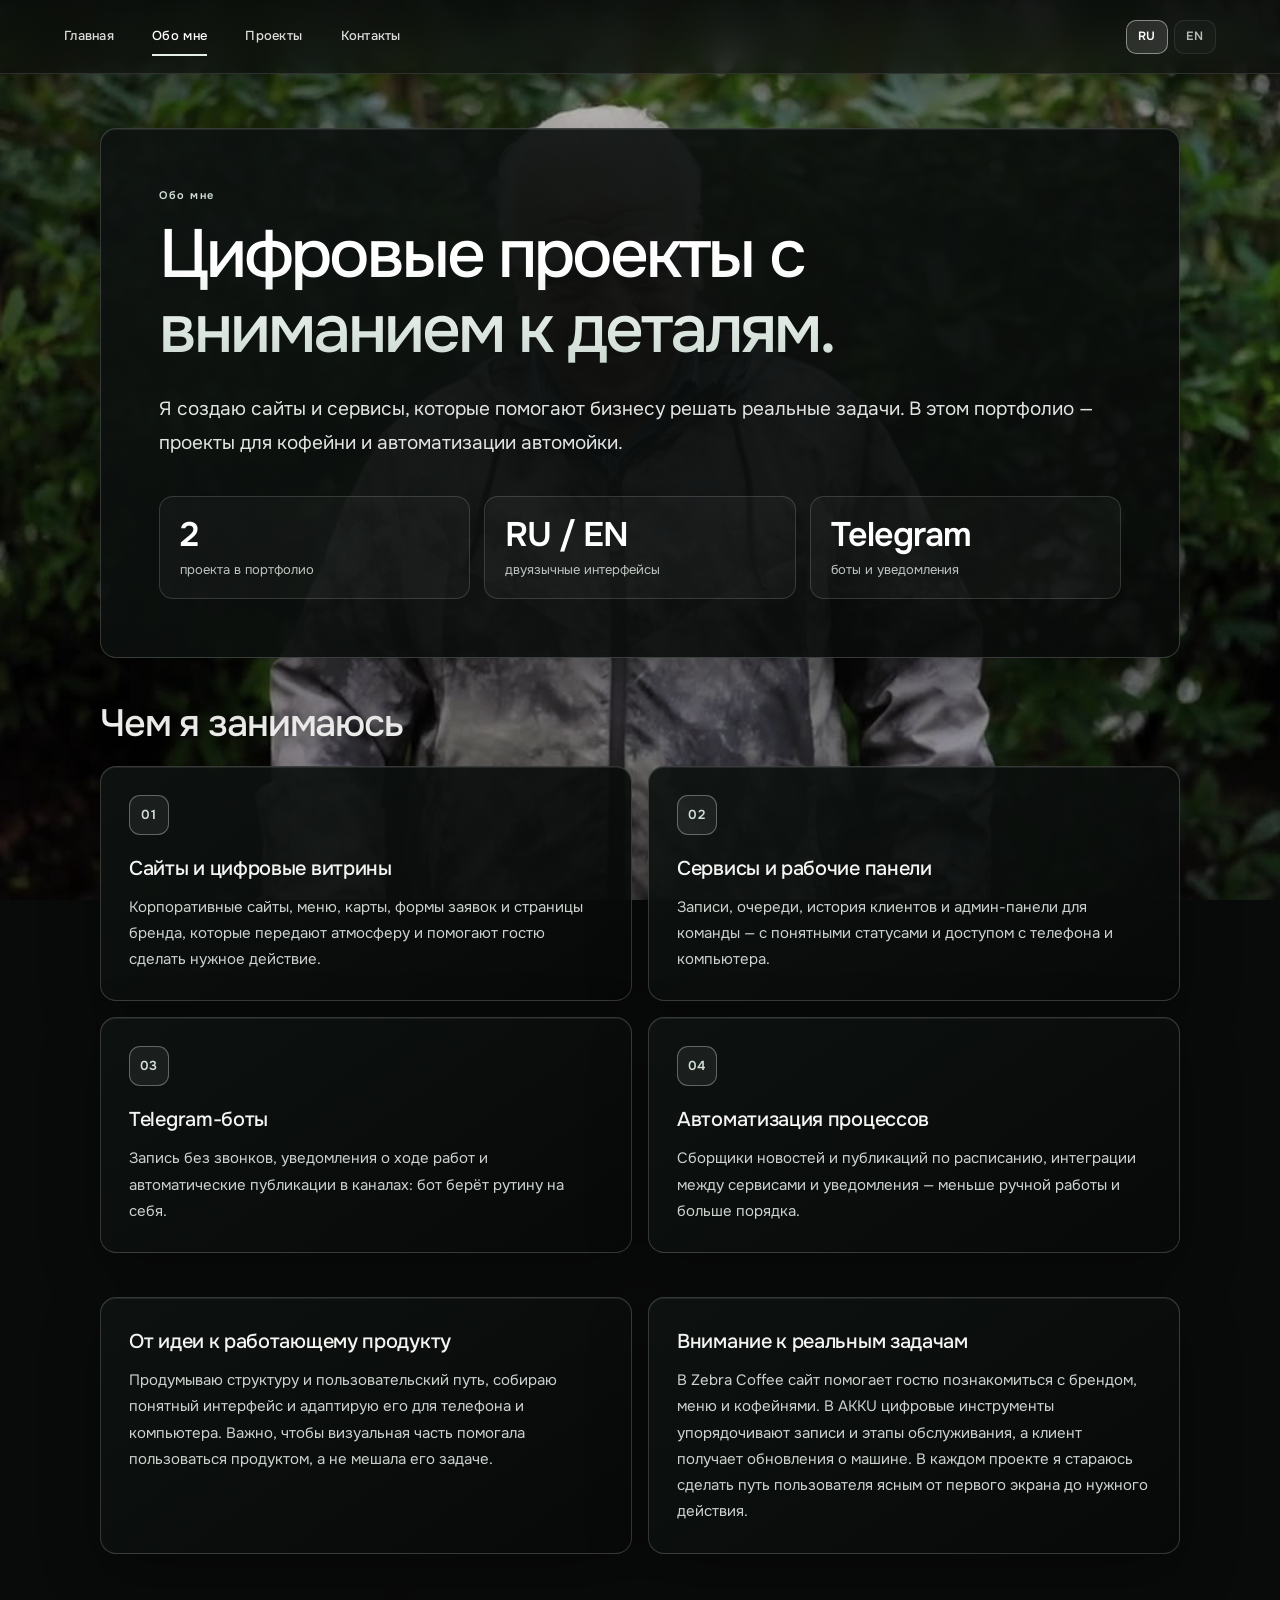
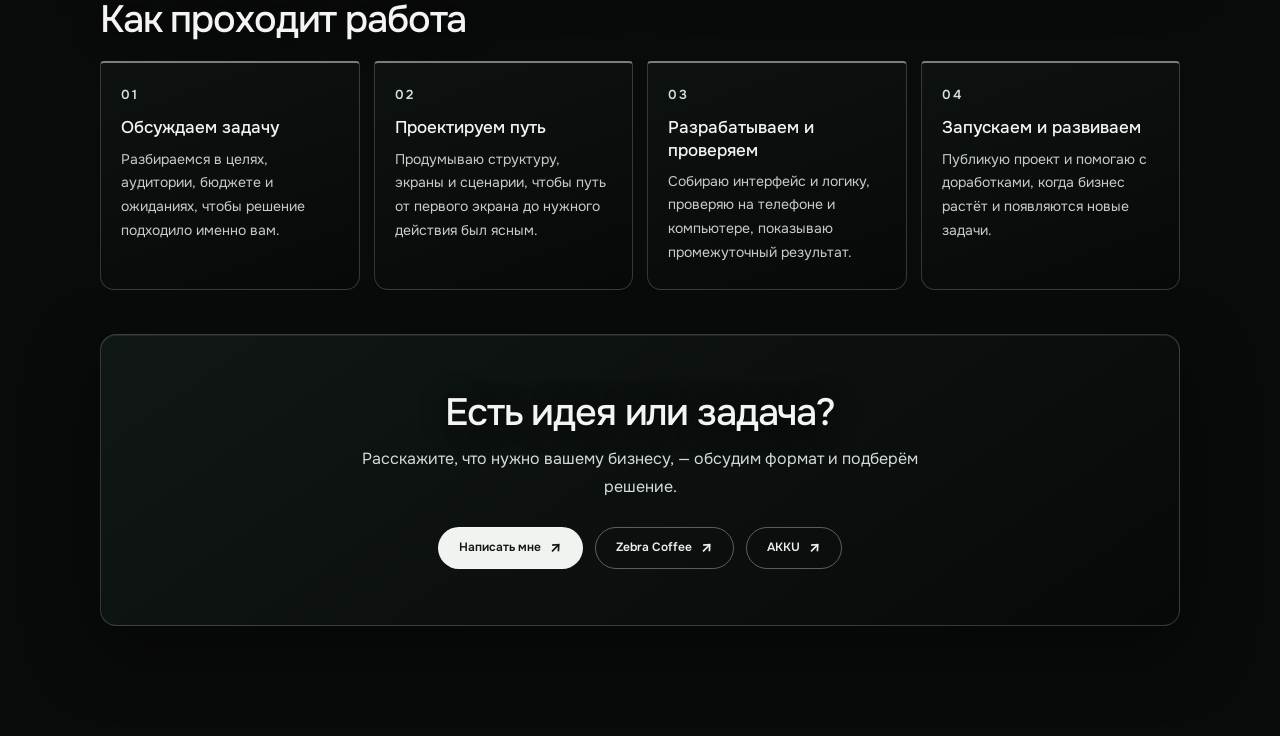
==== commit fc90d48f: "Обновление файла about.html и ресурсов)" ====
--- a/about.html
+++ b/about.html
@@ -1,5 +1,5 @@
 <!doctype html>
 <html lang="ru"><head><meta charset="utf-8"><meta name="viewport" content="width=device-width,initial-scale=1"><meta name="theme-color" content="#090a0a"><title>Обо мне — портфолио</title><link rel="preconnect" href="https://fonts.googleapis.com"><link href="https://fonts.googleapis.com/css2?family=Onest:wght@400;500;600;700&display=swap" rel="stylesheet"><link rel="stylesheet" href="css/style.css"><link rel="stylesheet" href="css/anim.css"></head>
-<body class="detail-body"><div class="video-wall" aria-hidden="true"><video id="page-video" autoplay muted playsinline loop preload="auto" data-video="video/aboutvideo.mp4"></video><div class="wall-shade"></div></div><header class="site-header detail-header"><nav class="site-nav"><a href="index.html" data-nav="home" data-i18n="navHome">Главная</a><a href="about.html" data-nav="about" data-i18n="navAbout">Обо мне</a><a href="projects.html" data-nav="projects" data-i18n="navProjects">Проекты</a><a href="contact.html" data-nav="contact" data-i18n="navContact">Контакты</a></nav><div class="site-languages"><button data-language-choice="ru">RU</button><button data-language-choice="en">EN</button></div></header>
+<body class="detail-body"><div class="video-wall" aria-hidden="true"><video id="page-video" src="video/aboutvideo.mp4" poster="img/aboutvideo.jpg" webkit-playsinline disablepictureinpicture autoplay muted playsinline loop preload="auto" data-video="video/aboutvideo.mp4"></video><div class="wall-shade"></div></div><header class="site-header detail-header"><nav class="site-nav"><a href="index.html" data-nav="home" data-i18n="navHome">Главная</a><a href="about.html" data-nav="about" data-i18n="navAbout">Обо мне</a><a href="projects.html" data-nav="projects" data-i18n="navProjects">Проекты</a><a href="contact.html" data-nav="contact" data-i18n="navContact">Контакты</a></nav><div class="site-languages"><button data-language-choice="ru">RU</button><button data-language-choice="en">EN</button></div></header>
 <main class="project-detail-main about-main"><article class="standalone-copy about-hero"><p class="project-number" data-i18n="aboutLabel">Обо мне</p><h1 data-i18n="aboutTitle">Цифровые проекты с вниманием к деталям.</h1><p class="detail-lead" data-i18n="aboutCopy">Я создаю сайты и сервисы, которые помогают бизнесу решать реальные задачи. В этом портфолио — проекты для кофейни и автоматизации автомойки.</p><div class="about-stats"><div><strong data-i18n="aboutStat1Num">2</strong><span data-i18n="aboutStat1">проекта в портфолио</span></div><div><strong data-i18n="aboutStat2Num">RU / EN</strong><span data-i18n="aboutStat2">двуязычные интерфейсы</span></div><div><strong data-i18n="aboutStat3Num">Telegram</strong><span data-i18n="aboutStat3">боты и уведомления</span></div></div></article><section class="about-block"><h2 data-i18n="aboutWhatTitle">Чем я занимаюсь</h2><div class="about-grid"><article class="about-card"><span class="about-icon">01</span><h3 data-i18n="aboutCard1Title">Сайты и цифровые витрины</h3><p data-i18n="aboutCard1Copy">Корпоративные сайты, меню, карты, формы заявок и страницы бренда, которые передают атмосферу и помогают гостю сделать нужное действие.</p></article><article class="about-card"><span class="about-icon">02</span><h3 data-i18n="aboutCard2Title">Сервисы и рабочие панели</h3><p data-i18n="aboutCard2Copy">Записи, очереди, история клиентов и админ-панели для команды — с понятными статусами и доступом с телефона и компьютера.</p></article><article class="about-card"><span class="about-icon">03</span><h3 data-i18n="aboutCard3Title">Telegram-боты</h3><p data-i18n="aboutCard3Copy">Запись без звонков, уведомления о ходе работ и автоматические публикации в каналах: бот берёт рутину на себя.</p></article><article class="about-card"><span class="about-icon">04</span><h3 data-i18n="aboutCard4Title">Автоматизация процессов</h3><p data-i18n="aboutCard4Copy">Сборщики новостей и публикаций по расписанию, интеграции между сервисами и уведомления — меньше ручной работы и больше порядка.</p></article></div></section><section class="about-block"><div class="about-two"><article class="about-card"><h3 data-i18n="aboutFocusTitle">От идеи к работающему продукту</h3><p data-i18n="aboutFocusCopy">Продумываю структуру и пользовательский путь, собираю понятный интерфейс и адаптирую его для телефона и компьютера. Важно, чтобы визуальная часть помогала пользоваться продуктом, а не мешала его задаче.</p></article><article class="about-card"><h3 data-i18n="aboutProcessTitle">Внимание к реальным задачам</h3><p data-i18n="aboutProcessCopy">В Zebra Coffee сайт помогает гостю познакомиться с брендом, меню и кофейнями. В AKKU цифровые инструменты упорядочивают записи и этапы обслуживания, а клиент получает обновления о машине. В каждом проекте я стараюсь сделать путь пользователя ясным от первого экрана до нужного действия.</p></article></div></section><section class="about-block"><h2 data-i18n="aboutStepsTitle">Как проходит работа</h2><ol class="about-steps"><li><h3 data-i18n="aboutStep1Title">Обсуждаем задачу</h3><p data-i18n="aboutStep1Copy">Разбираемся в целях, аудитории, бюджете и ожиданиях, чтобы решение подходило именно вам.</p></li><li><h3 data-i18n="aboutStep2Title">Проектируем путь</h3><p data-i18n="aboutStep2Copy">Продумываю структуру, экраны и сценарии, чтобы путь от первого экрана до нужного действия был ясным.</p></li><li><h3 data-i18n="aboutStep3Title">Разрабатываем и проверяем</h3><p data-i18n="aboutStep3Copy">Собираю интерфейс и логику, проверяю на телефоне и компьютере, показываю промежуточный результат.</p></li><li><h3 data-i18n="aboutStep4Title">Запускаем и развиваем</h3><p data-i18n="aboutStep4Copy">Публикую проект и помогаю с доработками, когда бизнес растёт и появляются новые задачи.</p></li></ol></section><section class="about-block about-cta"><h2 data-i18n="aboutCtaTitle">Есть идея или задача?</h2><p data-i18n="aboutCtaCopy">Расскажите, что нужно вашему бизнесу, — обсудим формат и подберём решение.</p><div class="about-links"><a class="button button-light" href="contact.html" data-i18n="aboutCtaButton">Написать мне <span>↗</span></a><a class="button button-outline" href="zebra.html">Zebra Coffee <span>↗</span></a><a class="button button-outline" href="akku.html">AKKU <span>↗</span></a></div></section></main><script src="js/script.js"></script></body></html>
 
--- a/css/anim.css
+++ b/css/anim.css
@@ -212,7 +212,7 @@
 @media(max-width:560px){.intro{width:calc(100% - 32px);margin-top:26px!important}}
 .projects{margin-top:clamp(18px,3vh,30px)}
 .contact-main{padding-bottom:110px}
-.contact-hero{width:min(1120px,100%);margin:0 auto;display:grid;grid-template-columns:1.2fr .8fr;gap:18px;align-items:start}
+.contact-hero{width:min(1120px,100%);margin:0 auto;display:grid;grid-template-columns:1.1fr .9fr;gap:18px;align-items:start}
 .contact-hero .contact-copy{width:auto;margin:0}
 .contact-copy h1{font-size:clamp(34px,4.4vw,58px)}
 .contact-card{position:relative;overflow:hidden;padding:clamp(26px,3.2vw,40px);border:1px solid var(--edge);border-radius:var(--radius);background:linear-gradient(150deg,#12201af0,#080a09ec 70%);box-shadow:0 24px 70px #0006,inset 0 1px 0 #ffffff14}
@@ -220,7 +220,7 @@
 .contact-card>*{position:relative}
 .contact-icon{width:46px;height:46px;padding:11px;margin-bottom:22px;border:1px solid #d2e0d860;border-radius:13px;background:#d2e0d812;color:var(--mint)}
 .contact-card-label{display:block;margin-bottom:8px;color:var(--mint);font-size:12px;font-weight:600;letter-spacing:.14em;text-transform:uppercase}
-.contact-mail{display:block;margin-bottom:18px;color:#fff;font-size:clamp(18px,1.9vw,24px);font-weight:500;letter-spacing:-.01em;line-height:1.3;word-break:break-word;border-bottom:1px solid #ffffff40;padding-bottom:12px;transition:border-color .25s,color .25s}
+.contact-mail{display:block;margin-bottom:18px;color:#fff;font-size:clamp(15px,1.45vw,21px);font-weight:500;letter-spacing:-.01em;line-height:1.3;white-space:nowrap;word-break:normal;overflow-wrap:normal;border-bottom:1px solid #ffffff40;padding-bottom:12px;transition:border-color .25s,color .25s}
 .contact-mail:hover{border-color:var(--mint)}
 .contact-card p{margin:0;color:#ccd3ce;font-size:15px;line-height:1.75}
 .contact-actions{display:flex;flex-wrap:wrap;gap:10px;margin-top:24px}
